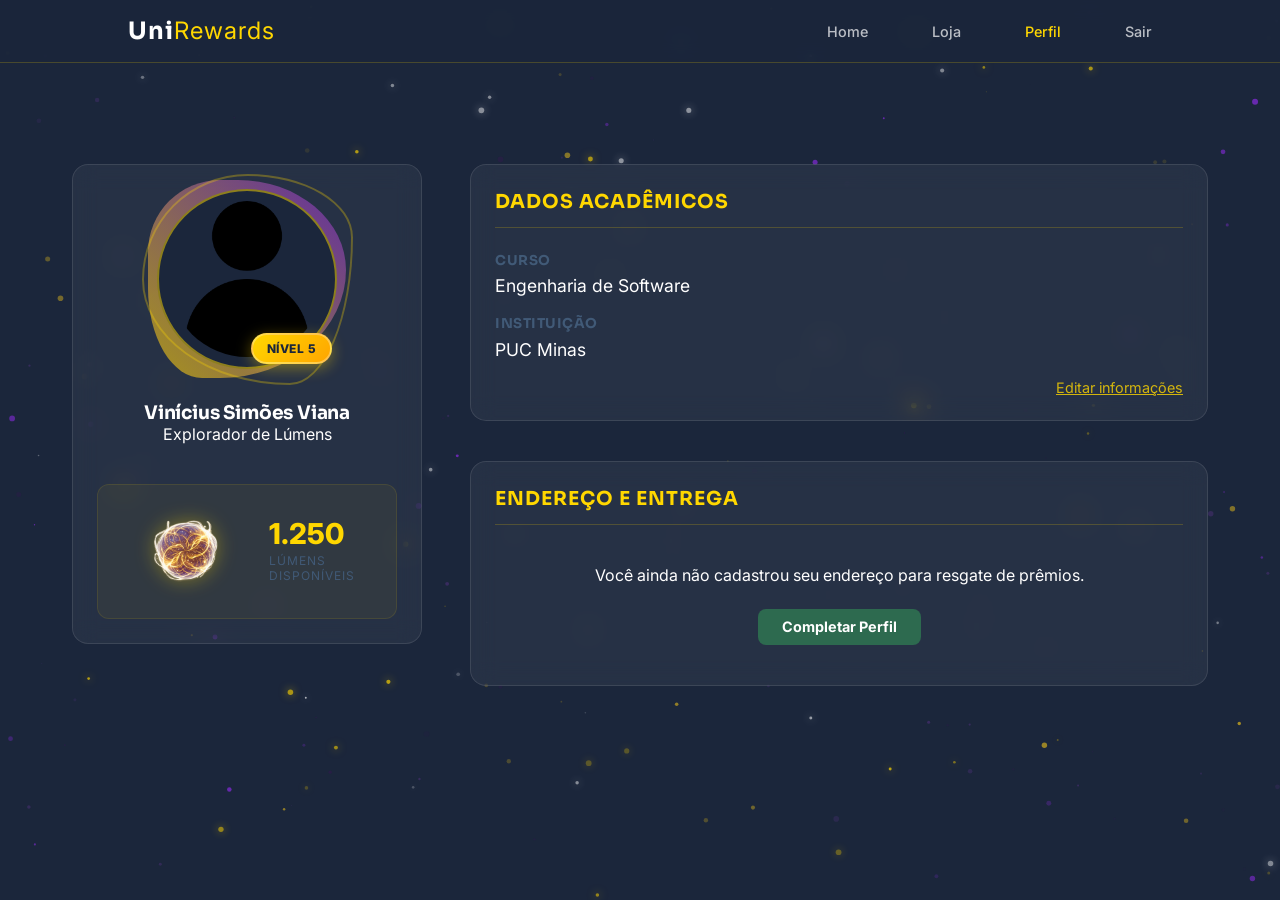
==== frontend/static/alunoPerfil.html @ 8e19a069 "front responsivo" ====
<!DOCTYPE html>
<html lang="pt-br">
<head>
    <meta charset="UTF-8">
    <meta name="viewport" content="width=device-width, initial-scale=1.0">
    <title>Meu Perfil - UniRewards</title>
    <link rel="icon" href="../assets/Lumen.png" type="image/png">
    
    <!-- Estilos globais e específicos -->
    <link rel="stylesheet" href="../css/style.css">
    <link rel="stylesheet" href="../css/perfil.css">
    <link rel="stylesheet" href="../css/navbar.css">
    <link rel="stylesheet" href="../css/energia.css">
    <link href="https://fonts.googleapis.com/css2?family=Inter:wght@400;700&display=swap" rel="stylesheet">
</head>
<body class="perfil-page">

    <!-- Fundo de partículas Lúmen -->
    <canvas id="energyCanvas"></canvas>

    <!-- O navbar.js injetará o cabeçalho aqui automaticamente -->
    <div id="navbar"></div>

    <main class="perfil-container">
        <!-- Coluna 1: Gamificação e Status -->
        <aside class="perfil-sidebar">
            <div class="perfil-card glass">
                <div class="avatar-container">
                    <img src="../assets/avatar_placeholder.png" alt="Avatar do Aluno" class="perfil-avatar">
                    <span class="level-badge">Nível 5</span>
                </div>
                <h3 class="user-name">Vinícius Simões Viana</h3>
                <p class="user-rank">Explorador de Lúmens</p>
                
                <div class="lumen-balance">
                    <img src="../assets/Lumen.png" alt="Lúmen" class="wallet-lumen">
                    <div class="lumen-values">
                        <span class="lumen-count">1.250</span>
                        <p class="lumen-label">Lúmens disponíveis</p>
                    </div>
                </div>
            </div>
        </aside>

        <!-- Coluna 2: Dados Pessoais e Histórico -->
        <section class="perfil-content">
            <!-- Módulo Acadêmico -->
            <div class="content-card glass">
                <header class="card-header">
                    <h4 class="module-title">Dados Acadêmicos</h4>
                </header>
                
                <div class="data-grid">
                    <div class="data-group">
                        <span class="data-label">Curso</span>
                        <p class="data-value">Engenharia de Software</p>
                    </div>
                    <div class="data-group">
                        <span class="data-label">Instituição</span>
                        <p class="data-value">PUC Minas</p>
                    </div>
                </div>
                <!-- Botão movido para a direita inferior -->
                <div class="card-footer">
                    <button class="btn-edit-text">Editar informações</button>
                </div>
            </div>

            <!-- Módulo de Endereço -->
            <div class="content-card glass">
                <header class="card-header">
                    <h4 class="module-title">Endereço e Entrega</h4>
                </header>
                <!-- Container com ID para controle de visibilidade -->
                <div id="completar-perfil-area" class="module-body centered">
                    <p class="status-text">Você ainda não cadastrou seu endereço para resgate de prêmios.</p>
                    <button class="btn btn-confirmar btn-small">Completar Perfil</button>
                </div>
            </div>
        </section>
    </main>

    <!-- Scripts -->
    <script src="../js/navbarAluno.js" defer></script>
    <script src="../js/energia.js" defer></script>
</body>
</html>
---- frontend/css/style.css ----
@import url('https://fonts.googleapis.com/css2?family=Inter:wght@400;500;600&family=Sora:wght@400;600;800&display=swap');

/* Variáveis baseadas na sua paleta */
:root {
    --lumen-gold: #FFD700;
    --navy-dark: #1B263B;
    --navy-light: #415A77;
    --white: #FFFFFF;
    --confirm-green: #2D6A4F;
    --bg-gradient: linear-gradient(135deg, #1B263B 0%, #0D1B2A 100%);
}

* {
    margin: 0;
    padding: 0;
    box-sizing: border-box;
    font-family: 'Inter', sans-serif;
}

h1, h2, h3, h4, .module-title, .logo {
    font-family: 'Sora', sans-serif;
    font-weight: 700;
    letter-spacing: -0.01em; 
}

body {
    background: var(--bg-gradient);
    color: var(--white);
    overflow-y: auto; /* Mantém a animação focada overflow: hidden */
    min-height: 100vh;
}

/* Header */
.navbar {
    display: flex;
    justify-content: space-between;
    align-items: center;
    padding: 2rem 10%;
    position: absolute;
    width: 100%;
}

.logo {
    font-size: 1.8rem;
    font-weight: bold;
    letter-spacing: 1px;
}

.logo span {
    color: var(--lumen-gold);
    font-weight: 400;
}

.data-label {
    font-family: 'Sora', sans-serif;
    font-weight: 600;
    font-size: 0.7rem;
    color: var(--navy-light);
    text-transform: uppercase;
    letter-spacing: 0.5px;
}

.nav-link {
    color: var(--white);
    text-decoration: none;
    margin-left: 2rem;
    font-size: 0.9rem;
    opacity: 0.8;
    transition: 0.3s;
}

.nav-link:hover { opacity: 1; color: var(--lumen-gold); }

/* Hero Section */
.hero {
    display: flex;
    align-items: center;
    justify-content: space-between;
    height: 100vh;
    padding: 0 10%;
}

.hero-content {
    max-width: 500px;
}

.title {
    font-size: 3.5rem;
    line-height: 1.1;
    margin-bottom: 1.5rem;
}

.highlight {
    color: var(--lumen-gold);
    text-shadow: 0 0 20px rgba(255, 215, 0, 0.3);
}

.subtitle {
    font-size: 1.1rem;
    color: #A9B2C3; /* Tom suave de cinza/azul */
    margin-bottom: 2.5rem;
    line-height: 1.6;
}

/* Botões */
.button-group {
    display: flex;
    gap: 1rem;
}

.btn{
    padding: 1rem 2.5rem;
    border-radius: 8px;
    font-weight: bold;
    cursor: pointer;
    transition: all 0.3s ease;
    border: none;
    font-size: 1rem;
    text-decoration: none;

    display: inline-flex;
    align-items: center;
    justify-content: center;
}

.btn-confirmar {
    background-color: var(--confirm-green);
    color: white;
}

.btn-confirmar:hover {
    transform: translateY(-3px);
    box-shadow: 0 10px 20px rgba(45, 106, 79, 0.3);
}

.btn-entrar {
    background-color: transparent;
    color: var(--white);
    border: 2px solid var(--navy-light);
}

.btn-entrar:hover {
    border-color: var(--lumen-gold);
    color: var(--lumen-gold);
}

/* Animação do Lúmen */
.hero-visual {
    position: relative;
    display: flex;
    justify-content: center;
    align-items: center;
}

.lumen-image {
    width: 420px;
    height: auto;
    position: relative;
    z-index: 2;
    filter: drop-shadow(0 0 20px rgba(255, 215, 0, 0.6));
}

.lumen-container {
    position: relative;
    display: flex;
    justify-content: center;
    align-items: center;
    padding-right: 50px;
}

/* Responsividade */
@media (max-width: 768px) {
    /* Ajuste do Herói para empilhar conteúdo e imagem */
    .hero {
        flex-direction: column-reverse; /* Imagem fica em cima ou texto embaixo */
        justify-content: center;
        text-align: center;
        padding: 8rem 5% 2rem 5%; /* Aumenta espaço para navbar absoluta */
        height: auto;
        min-height: 100vh;
    }

    .hero-content {
        max-width: 100%;
    }

    /* Título Responsivo[cite: 6] */
    .title {
        font-size: 2.2rem; /* Reduz o tamanho para não quebrar feio[cite: 6] */
        line-height: 1.2;
        margin-bottom: 1rem;
    }

    .subtitle {
        font-size: 1rem;
        margin-bottom: 2rem;
    }

    /* Botões em coluna para facilitar o clique no mobile[cite: 6] */
    .button-group {
        flex-direction: column;
        width: 100%;
        gap: 1rem;
    }

    .btn {
        width: 100%; /* Botões ocupam a largura total[cite: 6] */
    }

    /* Redimensionamento da Imagem do Lúmen[cite: 6] */
    .lumen-image {
        width: 250px; /* Reduz o tamanho do orbe no mobile[cite: 6] */
        margin-bottom: 2rem;
    }

    .lumen-container {
        padding-right: 0; /* Remove o recuo que descentralizava a imagem[cite: 6] */
    }
}
---- frontend/css/perfil.css ----
.perfil-page {
    padding-top: 100px; /* Espaço para o navbar fixo */
    min-height: 100vh;
}

.perfil-container {
    display: grid;
    grid-template-columns: 350px 1fr;
    gap: 3rem; 
    max-width: 1200px;
    margin: 0 auto;
    padding: 4rem 2rem;
}

.perfil-content {
    display: flex;
    flex-direction: column;
    gap: 2.5rem; 
}

/* Separação dos títulos */
.module-title {
    color: var(--lumen-gold);
    font-size: 1.2rem;
    letter-spacing: 1px;
    text-transform: uppercase;
    margin-bottom: 1.5rem; 
    border-bottom: 1px solid rgba(255, 215, 0, 0.2);
    padding-bottom: 0.8rem;
    display: block;
    width: 100%;
}

/* Estilização do texto dos dados */
.data-group {
    margin-bottom: 1.2rem;
}

.data-label {
    display: block;
    color: var(--navy-light);
    font-size: 0.85rem;
    font-weight: 700;
    margin-bottom: 0.4rem;
}

.data-value {
    color: var(--white);
    font-size: 1.1rem;
    font-weight: 400;
}

/* Efeito de Vidro */
.glass {
    background: rgba(255, 255, 255, 0.05);
    backdrop-filter: blur(12px);
    border: 1px solid rgba(255, 255, 255, 0.1);
    border-radius: 16px;
    padding: 1.5rem;
}

/* Sidebar e Gamificação */
.perfil-card {
    text-align: center;
}

.avatar-container {
    position: relative;
    width: 180px;
    height: 180px;
    margin: 0 auto 2rem;
    display: flex;
    justify-content: center;
    align-items: center;
}

/* A Moldura de Onda (Atrás da imagem) */
.avatar-container::before {
    content: "";
    position: absolute;
    width: 110%;
    height: 110%;
    background: linear-gradient(45deg, var(--lumen-gold), #8A2BE2); /* Cores do Lúmen */
    border-radius: 40% 60% 70% 30% / 40% 50% 60% 50%;
    animation: wave-morph 8s linear infinite;
    opacity: 0.6;
    z-index: 0;
}

/* Segunda camada de onda para dar profundidade */
.avatar-container::after {
    content: "";
    position: absolute;
    width: 115%;
    height: 115%;
    border: 2px solid var(--lumen-gold);
    border-radius: 50% 50% 30% 70% / 50% 30% 70% 50%;
    animation: wave-morph 12s linear infinite reverse;
    opacity: 0.3;
    z-index: 0;
}

.perfil-avatar {
    width: 100%;
    height: 100%;
    object-fit: contain;
    background: var(--navy-dark);
    border-radius: 50%; 
    position: relative;
    z-index: 2;
    padding: 10px;
    border: 2px solid rgba(255, 215, 0, 0.5);
}

.level-badge {
    position: absolute;
    bottom: 5px;
    right: 5px;
    background: linear-gradient(135deg, var(--lumen-gold) 0%, #FFA500 100%);
    color: var(--navy-dark);
    font-weight: 800;
    padding: 6px 14px;
    border-radius: 50px;
    font-size: 0.75rem;
    text-transform: uppercase;
    box-shadow: 0 4px 15px rgba(255, 215, 0, 0.4);
    border: 2px solid rgba(255, 255, 255, 0.3);
    z-index: 3;
    letter-spacing: 0.5px;
}

.lumen-balance {
    margin-top: 2.5rem;
    padding: 1.5rem;
    background: rgba(255, 215, 0, 0.05); 
    border-radius: 12px;
    display: flex;
    align-items: center;
    justify-content: center;
    gap: 1.2rem; 
    border: 1px solid rgba(255, 215, 0, 0.1);
}

.wallet-lumen {
    width: 8rem;
    height: auto;
    filter: drop-shadow(0 0 10px rgba(255, 215, 0, 0.4)); /* Brilho externo[cite: 2, 5] */
    animation: mini-pulse 2s infinite alternate; /* Reutiliza a animação de pulso[cite: 4] */
}

.lumen-values {
    text-align: left; /* Alinhamento para parecer uma carteira real[cite: 12] */
}

.lumen-count {
    display: block;
    font-size: 1.8rem; /* Número bem visível[cite: 13] */
    font-weight: 800;
    color: var(--lumen-gold);
    line-height: 1;
}

.lumen-label {
    font-size: 0.75rem;
    color: var(--navy-light);
    text-transform: uppercase;
    letter-spacing: 1px;
    margin-top: 4px;
}

/* Posicionamento do Editar */
.card-footer {
    display: flex;
    justify-content: flex-end;
    margin-top: 1rem;
    width: 100%;
}

/* Centralização do conteúdo de completar perfil */
.module-body.centered {
    display: flex;
    flex-direction: column;
    align-items: center;
    text-align: center;
    gap: 1.5rem;
    padding: 1rem 0;
}

/* Versão menor do botão */
.btn-small {
    padding: 0.6rem 1.5rem !important; 
    font-size: 0.9rem !important;
    width: auto !important;
}

/* Classe utilitária para esconder módulos via JS */
.hidden {
    display: none !important;
}

/* Ajuste no botão de texto */
.btn-edit-text {
    background: none;
    border: none;
    color: var(--lumen-gold);
    cursor: pointer;
    font-size: 0.9rem;
    text-decoration: underline;
    opacity: 0.8;
}

.btn-edit-text:hover { opacity: 1; }


/* Animação */

@keyframes wave-morph {
    0% { border-radius: 40% 60% 70% 30% / 40% 50% 60% 50%; }
    33% { border-radius: 70% 30% 50% 50% / 30% 30% 70% 70%; }
    66% { border-radius: 30% 70% 70% 30% / 50% 70% 30% 50%; }
    100% { border-radius: 40% 60% 70% 30% / 40% 50% 60% 50%; }
}

/* Responsividade */
/* Media Query para Celulares e Tablets */
@media (max-width: 768px) {
    .perfil-container {
        grid-template-columns: 1fr; /* Muda de 2 colunas para uma */
        gap: 2rem;
        padding: 2rem 1rem;
        padding-top: 100px; /* Mantém o respiro para a navbar[cite: 4] */
    }

    .perfil-sidebar {
        width: 100%; /* Sidebar ocupa a largura total[cite: 4] */
    }

    .avatar-container {
        width: 140px; /* Reduz um pouco o tamanho do avatar no mobile[cite: 4] */
        height: 140px;
    }

    .title {
        font-size: 2.5rem; /* Ajusta títulos hero para mobile[cite: 6] */
    }

    .lumen-balance {
        flex-direction: column; /* Alinha ícone e saldo verticalmente[cite: 4] */
        text-align: center;
    }

    .lumen-values {
        text-align: center;
    }
}
---- frontend/css/navbar.css ----
.navbar {
    position: fixed; 
    top: 0;
    left: 0;
    width: 100%;
    z-index: 1000;
    padding: 1rem 10%;
    display: flex;
    justify-content: space-between;
    align-items: center;
    background: rgba(27, 38, 59, 0.9); 
    backdrop-filter: blur(10px);
    border-bottom: 1px solid rgba(255, 215, 0, 0.2);
}

.logo {
    font-size: 1.5rem;
    font-weight: bold;
    color: var(--white);
}

.logo span { color: var(--lumen-gold); }

.nav-links {
    display: flex;
    gap: 2rem;
}

.nav-link {
    color: var(--white);
    text-decoration: none;
    font-size: 0.9rem;
    font-weight: 500;
    opacity: 0.7;
    transition: 0.3s;
}

.nav-link:hover, .nav-link.active {
    opacity: 1;
    color: var(--lumen-gold);
}

/* Responsividade */
@media (max-width: 768px) {
    .navbar {
        padding: 1rem 3%; /* Reduz o recuo lateral ao mínimo */
        flex-direction: column; /* Coloca os links abaixo do logo */
        gap: 0.8rem;
        height: auto; /* Permite que a navbar cresça verticalmente */
    }

    .nav-links {
        gap: 1rem; /* Diminui o espaço entre os links[cite: 3] */
        width: 100%;
        justify-content: center; /* Centraliza os links na segunda linha[cite: 6] */
    }

    .nav-link {
        font-size: 0.8rem; /* Fonte menor para caber tudo[cite: 3] */
        margin: 0; /* Remove margens residuais[cite: 6] */
    }

    .logo {
        font-size: 1.1rem; /* Logo menor para não dominar a tela[cite: 6] */
    }
}
---- frontend/css/energia.css ----
/* Entrada suave do Card de Cadastro */
@keyframes slideUpFade {
    from {
        opacity: 0;
        transform: translateY(30px);
    }
    to {
        opacity: 1;
        transform: translateY(0);
    }
}

/* Pulso sutil para o logo no formulário */
@keyframes mini-pulse {
    from { 
        transform: scale(1); 
        filter: drop-shadow(0 0 5px rgba(255, 215, 0, 0.2)); 
    }
    to { 
        transform: scale(1.1); 
        filter: drop-shadow(0 0 15px rgba(255, 215, 0, 0.5)); 
    }
}

/* Nebulosas de fundo (Partículas lentas) */
@keyframes floating-glow {
    0% { transform: translate(0, 0) scale(1); }
    50% { transform: translate(100px, 50px) scale(1.2); }
    100% { transform: translate(-50px, 150px) scale(0.9); }
}

/* Aplicação das classes */
.cadastro-container {
    animation: slideUpFade 0.8s ease-out forwards;
}

.form-logo {
    animation: mini-pulse 2s ease-in-out infinite alternate;
}

.cadastro-page::before,
.cadastro-page::after {
    animation: floating-glow 15s infinite alternate;
}

#energyCanvas {
    position: fixed;
    top: 0;
    left: 0;
    z-index: -1;
    background-color: var(--navy-dark);
}
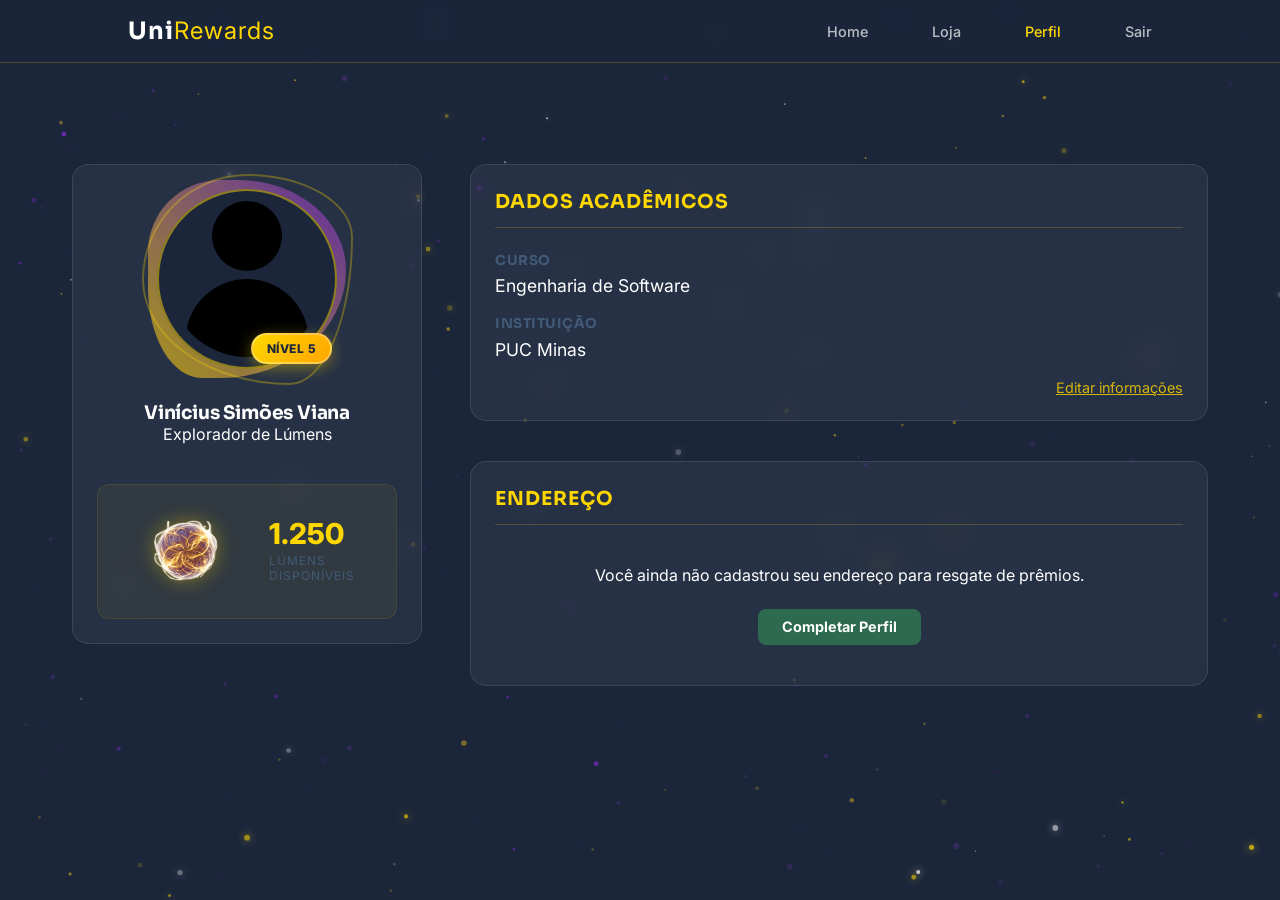
==== commit d2ea7010: "backend aluno CRUD" ====
--- a/frontend/static/alunoPerfil.html
+++ b/frontend/static/alunoPerfil.html
@@ -69,7 +69,7 @@
             <!-- Módulo de Endereço -->
             <div class="content-card glass">
                 <header class="card-header">
-                    <h4 class="module-title">Endereço e Entrega</h4>
+                    <h4 class="module-title">Endereço</h4>
                 </header>
                 <!-- Container com ID para controle de visibilidade -->
                 <div id="completar-perfil-area" class="module-body centered">
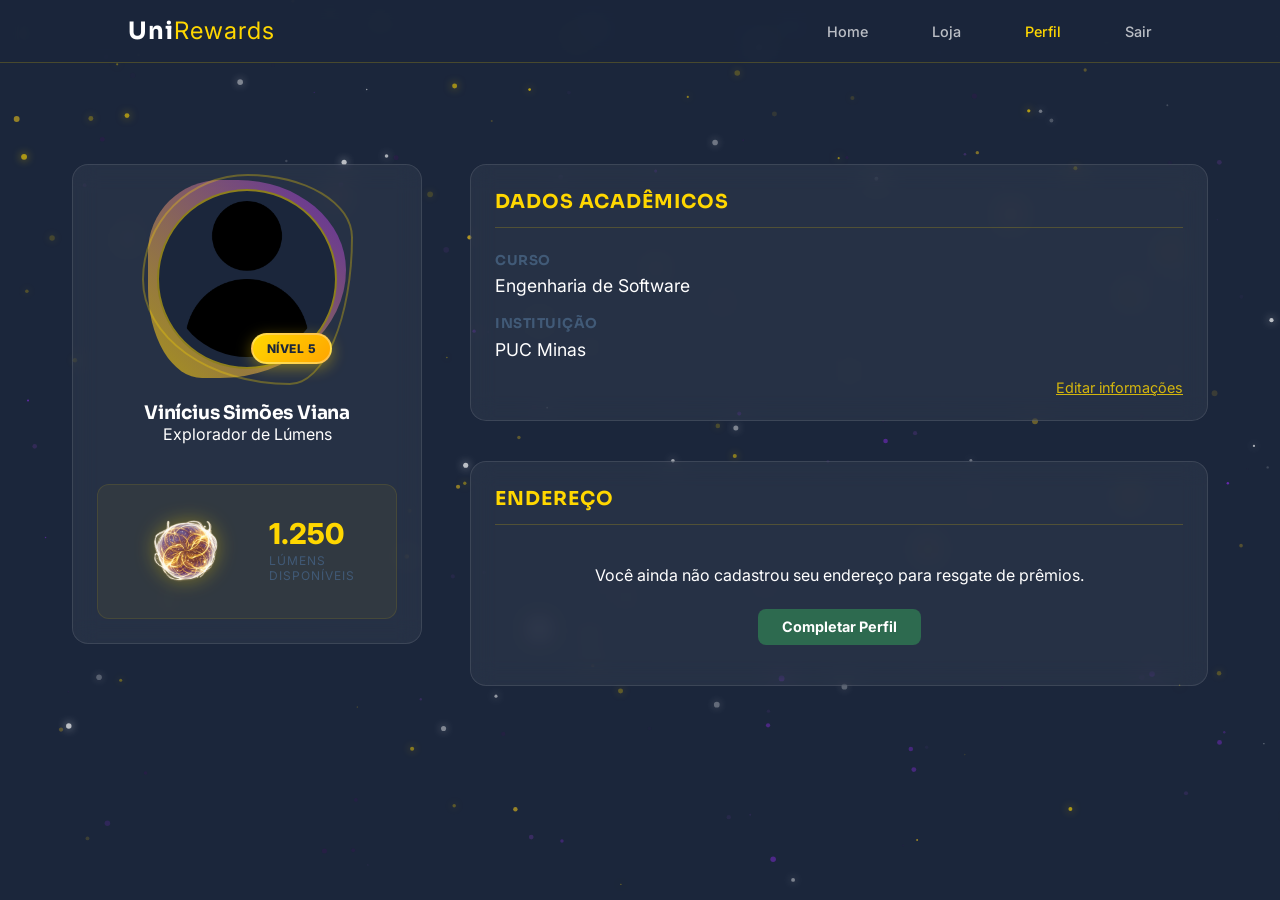
==== commit 359dc52c: "cadastro empresa e aluno funcionado; perfil empresa em progresso" ====
--- a/frontend/static/alunoPerfil.html
+++ b/frontend/static/alunoPerfil.html
@@ -81,6 +81,7 @@
     </main>
 
     <!-- Scripts -->
+     <script type="module" src="../js/perfilAluno.js" defer></script>
     <script src="../js/navbarAluno.js" defer></script>
     <script src="../js/energia.js" defer></script>
 </body>
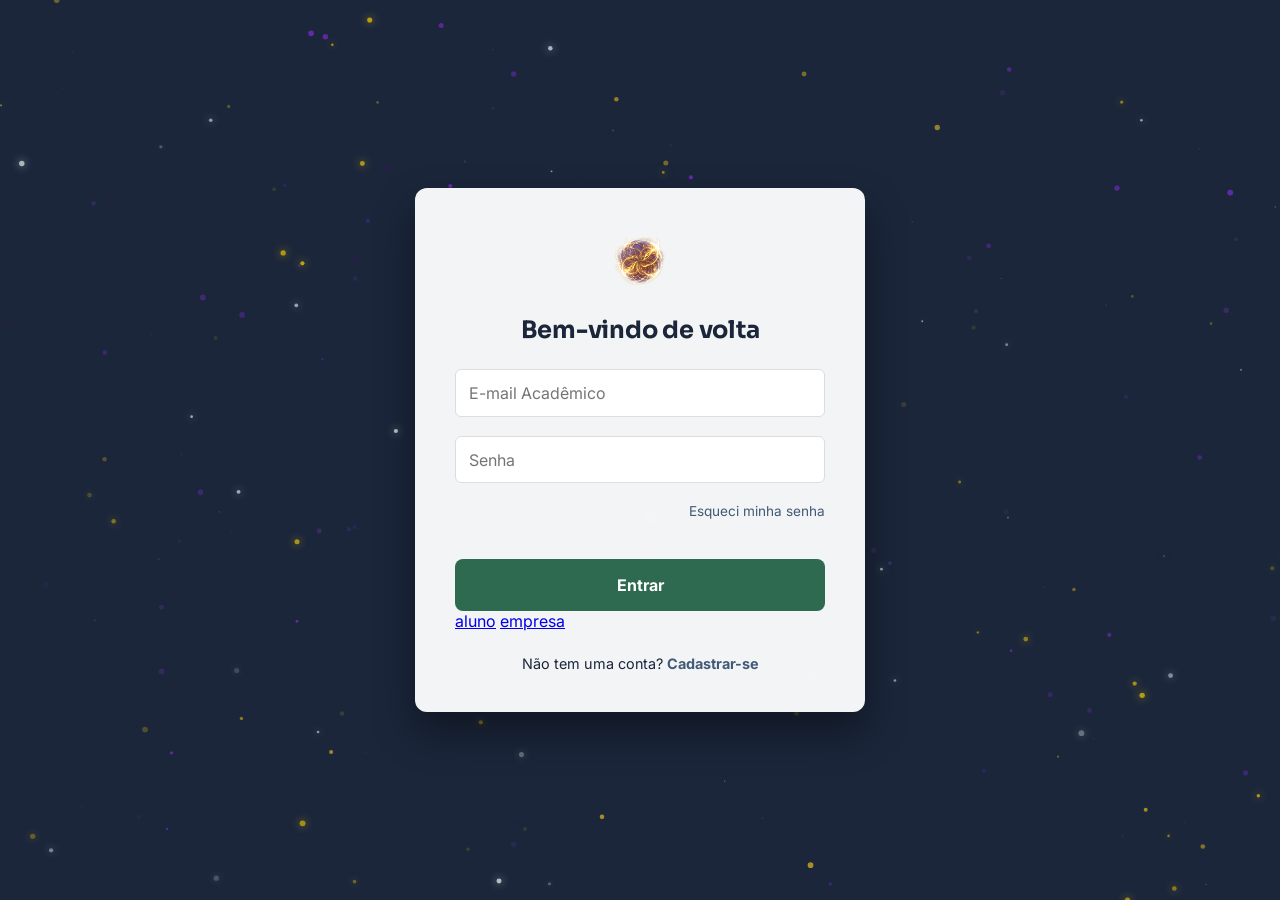
==== commit 80ea60df: "CRUD aluno" ====
--- a/frontend/static/alunoPerfil.html
+++ b/frontend/static/alunoPerfil.html
@@ -11,38 +11,36 @@
     <link rel="stylesheet" href="../css/perfil.css">
     <link rel="stylesheet" href="../css/navbar.css">
     <link rel="stylesheet" href="../css/energia.css">
+    <link rel="stylesheet" href="../css/modal.css">
     <link href="https://fonts.googleapis.com/css2?family=Inter:wght@400;700&display=swap" rel="stylesheet">
 </head>
 <body class="perfil-page">
 
-    <!-- Fundo de partículas Lúmen -->
     <canvas id="energyCanvas"></canvas>
-
-    <!-- O navbar.js injetará o cabeçalho aqui automaticamente -->
     <div id="navbar"></div>
 
     <main class="perfil-container">
-        <!-- Coluna 1: Gamificação e Status -->
+        <!-- Coluna 1: Gamificação e Status (Módulo Esquerdo) -->
         <aside class="perfil-sidebar">
             <div class="perfil-card glass">
                 <div class="avatar-container">
                     <img src="../assets/avatar_placeholder.png" alt="Avatar do Aluno" class="perfil-avatar">
-                    <span class="level-badge">Nível 5</span>
+                    <span class="level-badge"></span> <!-- Preenchido pelo JS -->
                 </div>
-                <h3 class="user-name">Vinícius Simões Viana</h3>
-                <p class="user-rank">Explorador de Lúmens</p>
+                <h3 class="user-name"></h3> <!-- Preenchido pelo JS -->
+                <p class="user-rank"></p> <!-- Preenchido pelo JS -->
                 
                 <div class="lumen-balance">
                     <img src="../assets/Lumen.png" alt="Lúmen" class="wallet-lumen">
                     <div class="lumen-values">
-                        <span class="lumen-count">1.250</span>
+                        <span class="lumen-count"></span> <!-- Preenchido pelo JS -->
                         <p class="lumen-label">Lúmens disponíveis</p>
                     </div>
                 </div>
             </div>
         </aside>
 
-        <!-- Coluna 2: Dados Pessoais e Histórico -->
+        <!-- Coluna 2: Dados e Histórico -->
         <section class="perfil-content">
             <!-- Módulo Acadêmico -->
             <div class="content-card glass">
@@ -53,14 +51,13 @@
                 <div class="data-grid">
                     <div class="data-group">
                         <span class="data-label">Curso</span>
-                        <p class="data-value">Engenharia de Software</p>
+                        <p class="data-value"></p> <!-- Preenchido pelo JS -->
                     </div>
                     <div class="data-group">
                         <span class="data-label">Instituição</span>
-                        <p class="data-value">PUC Minas</p>
+                        <p class="data-value"></p> <!-- Preenchido pelo JS -->
                     </div>
                 </div>
-                <!-- Botão movido para a direita inferior -->
                 <div class="card-footer">
                     <button class="btn-edit-text">Editar informações</button>
                 </div>
@@ -71,17 +68,102 @@
                 <header class="card-header">
                     <h4 class="module-title">Endereço</h4>
                 </header>
-                <!-- Container com ID para controle de visibilidade -->
                 <div id="completar-perfil-area" class="module-body centered">
-                    <p class="status-text">Você ainda não cadastrou seu endereço para resgate de prêmios.</p>
-                    <button class="btn btn-confirmar btn-small">Completar Perfil</button>
+                    <!-- Conteúdo dinâmico injetado pelo perfilAluno.js -->
                 </div>
             </div>
         </section>
     </main>
 
-    <!-- Scripts -->
-     <script type="module" src="../js/perfilAluno.js" defer></script>
+    <!-- Modal de Edição Acadêmica (Foto e Curso) -->
+    <div id="modalEditar" class="modal-overlay">
+        <div class="modal-content glass">
+            <div class="modal-header">
+                <h4 class="module-title">Editar Perfil</h4>
+            </div>
+            <form id="formEditarPerfil">
+                <div class="modal-body">
+                    <div class="input-group">
+                        <label>Curso</label>
+                        <input type="text" id="editCurso" placeholder="Ex: Engenharia de Software">
+                    </div>
+                    
+                    <div class="input-group">
+                        <label>Foto de Perfil</label>
+                        <div class="upload-wrapper" style="display: flex; align-items: center; gap: 1rem;">
+                            <input type="file" id="editFotoFile" accept="image/*" style="flex: 1;">
+                        </div>
+                        <small style="color: var(--text-secondary); margin-top: 5px;">Formatos aceitos: JPG, PNG ou WebP.</small>
+                    </div>
+
+                    <div class="modal-footer">
+                        <button type="button" class="btn btn-cancelar" onclick="fecharModal('modalEditar')">Cancelar</button>
+                        <button type="submit" class="btn btn-confirmar">Salvar Alterações</button>
+                    </div>
+
+                    <!-- Zona de Perigo Identica a da Empresa -->
+                    <div class="input-group danger-zone" style="margin-top: 2rem; border-top: 1px solid rgba(255,0,0,0.2); padding-top: 1rem;">
+                        <label style="color: #ff4d4d;">Zona de Perigo</label>
+                        <p style="font-size: 0.8rem; color: var(--text-secondary); margin-bottom: 10px;">
+                            A exclusão da conta é permanente e removerá todos os seus dados.
+                        </p>
+                        <button type="button" id="btnExcluirConta" class="btn-edit-text" style="border-color: #ff4d4d; color: #ff4d4d; width: auto;">
+                            EXCLUIR MINHA CONTA
+                        </button>
+                    </div>
+                </div>
+                
+            </form>
+        </div>
+    </div>
+
+    <!-- Modal de Endereço -->
+    <div id="modalEndereco" class="modal-overlay">
+        <div class="modal-content glass">
+            <div class="modal-header">
+                <h4 class="module-title">Endereço de Entrega</h4>
+            </div>
+            <form id="formEndereco">
+                <div class="modal-body">
+                    <!-- Grid de duas colunas para Rua e Número -->
+                    <div style="display: grid; grid-template-columns: 2.5fr 1fr; gap: 0.8rem; margin-bottom: 1.2rem;">
+                        <div class="input-group" style="margin-bottom: 0;">
+                            <label>Rua</label>
+                            <input type="text" id="editRua" required style="width: 100%;">
+                        </div>
+                        <div class="input-group" style="margin-bottom: 0;">
+                            <label>Nº</label>
+                            <input type="number" id="editNumero" required style="width: 100%;">
+                        </div>
+                    </div>
+
+                    <div class="input-group">
+                        <label>Complemento</label>
+                        <input type="text" id="editComplemento">
+                    </div>
+
+                    <!-- Grid de duas colunas para Bairro e Cidade -->
+                    <div style="display: grid; grid-template-columns: 1fr 1fr; gap: 0.8rem;">
+                        <div class="input-group" style="margin-bottom: 0;">
+                            <label>Bairro</label>
+                            <input type="text" id="editBairro" required style="width: 100%;">
+                        </div>
+                        <div class="input-group" style="margin-bottom: 0;">
+                            <label>Cidade</label>
+                            <input type="text" id="editCidade" required style="width: 100%;">
+                        </div>
+                    </div>
+                </div>
+                <div class="modal-footer">
+                    <button type="button" class="btn btn-cancelar" onclick="fecharModal('modalEndereco')">Cancelar</button>
+                    <button type="submit" class="btn btn-confirmar">Salvar Endereço</button>
+                </div>
+            </form>
+        </div>
+    </div>
+
+
+    <script type="module" src="../js/perfilAluno.js" defer></script>
     <script src="../js/navbarAluno.js" defer></script>
     <script src="../js/energia.js" defer></script>
 </body>
--- a/frontend/css/perfil.css
+++ b/frontend/css/perfil.css
@@ -201,15 +201,25 @@
 /* Ajuste no botão de texto */
 .btn-edit-text {
     background: none;
-    border: none;
-    color: var(--lumen-gold);
+    border: 1px solid var(--accent-yellow, #f1c40f); 
+    color: var(--accent-yellow, #f1c40f);
     cursor: pointer;
-    font-size: 0.9rem;
-    text-decoration: underline;
-    opacity: 0.8;
-}
-
-.btn-edit-text:hover { opacity: 1; }
+    font-size: 0.85rem;
+    font-weight: 600;
+    text-transform: uppercase;
+    letter-spacing: 1px;
+    padding: 8px 16px;
+    border-radius: 5px;
+    transition: all 0.3s ease;
+    text-decoration: none;
+}
+
+.btn-edit-text:hover { 
+    background: var(--accent-yellow, #f1c40f);
+    color: #1a1d23; 
+    box-shadow: 0 0 12px rgba(241, 196, 15, 0.4);
+    transform: translateY(-2px);
+ }
 
 
 /* Animação */
--- a/frontend/css/modal.css
+++ b/frontend/css/modal.css
@@ -0,0 +1,153 @@
+:root {
+    /* Paleta de Cores UniRewards */
+    --bg-overlay: rgba(0, 0, 0, 0.8);
+    --bg-modal: #1a1d23;
+    --text-primary: #ffffff;
+    --text-secondary: #a0a0a0;
+    --accent-yellow: #f1c40f;
+    --btn-confirm: #2d6a4f;
+    --btn-confirm-hover: #40916c;
+    --btn-cancel: #e0e0e0;
+    --border-color: rgba(255, 255, 255, 0.1);
+    --glass-effect: blur(10px);
+}
+
+/* Estrutura da Modal */
+.modal-overlay {
+    position: fixed;
+    top: 0;
+    left: 0;
+    width: 100vw;
+    height: 100vh;
+    background: var(--bg-overlay);
+    backdrop-filter: var(--glass-effect);
+    
+    display: flex; 
+    justify-content: center;
+    align-items: center;
+    z-index: 9999;
+    
+    opacity: 0;
+    visibility: hidden;
+    transition: all 0.4s ease-in-out;
+}
+
+/* Quando a modal estiver ativa */
+.modal-overlay.active {
+    opacity: 1;
+    visibility: visible;
+}
+
+.modal-content {
+    background: var(--bg-modal);
+    padding: 2.5rem;
+    border-radius: 15px;
+    width: 90%;
+    max-width: 450px;
+    border: 1px solid var(--border-color);
+    box-shadow: 0 20px 40px rgba(0, 0, 0, 0.6);
+
+    transform: translateY(30px) scale(0.95);
+    transition: transform 0.4s cubic-bezier(0.175, 0.885, 0.32, 1.275);
+}
+
+.modal-overlay.active .modal-content {
+    transform: translateY(0) scale(1);
+}
+
+/* Estilização Interna */
+.modal-header h4 {
+    color: var(--accent-yellow);
+    margin-bottom: 1.5rem;
+    font-size: 1.2rem;
+    text-transform: uppercase;
+    letter-spacing: 1px;
+}
+
+.modal-body .input-group {
+    margin-bottom: 1.2rem;
+    display: flex;
+    flex-direction: column;
+}
+
+.modal-body label {
+    color: var(--text-secondary);
+    font-size: 0.9rem;
+    margin-bottom: 0.5rem;
+}
+
+.modal-body input {
+    padding: 0.8rem;
+    border-radius: 5px;
+    border: 1px solid #333;
+    background: #0d1117;
+    color: white;
+}
+
+/* Botões */
+.modal-footer {
+    display: flex;
+    justify-content: flex-end;
+    gap: 1rem;
+    margin-top: 1.5rem;
+}
+
+.btn-cancelar {
+    background: var(--btn-cancel);
+    color: #333;
+    padding: 0.7rem 1.5rem;
+    border: none;
+    border-radius: 5px;
+    cursor: pointer;
+}
+
+.btn-salvar {
+    background: var(--btn-confirm);
+    color: white;
+    padding: 0.7rem 1.5rem;
+    border: none;
+    border-radius: 5px;
+    cursor: pointer;
+    transition: background 0.3s;
+}
+
+.btn-salvar:hover {
+    background: var(--btn-confirm-hover);
+}
+
+.btnExcluirConta:hover {
+    background: #ff4d4d;
+    color: white;
+    box-shadow: 0 0 12px rgba(255, 77, 77, 0.4);
+    border-color: #ff4d4d;
+}
+
+
+/* Responsividade */
+/* Media Query para dispositivos móveis */
+@media (max-width: 480px) {
+    .modal-content {
+        padding: 1.5rem; /* Reduz o preenchimento interno */
+        width: 95%; /* Ocupa quase toda a largura da tela */
+        border-radius: 10px;
+    }
+
+    .modal-header h4 {
+        font-size: 1rem; /* Diminui levemente o título */
+    }
+
+    .modal-footer {
+        flex-direction: column; /* Empilha os botões verticalmente */
+        gap: 0.8rem;
+    }
+
+    .btn-cancelar, .btn-salvar {
+        width: 100%; /* Botões ocupam a largura total para facilitar o toque */
+        padding: 1rem; /* Aumenta a área de clique */
+        text-align: center;
+    }
+    
+    .modal-body input {
+        font-size: 16px; /* Evita o zoom automático do iOS ao focar no input */
+    }
+}
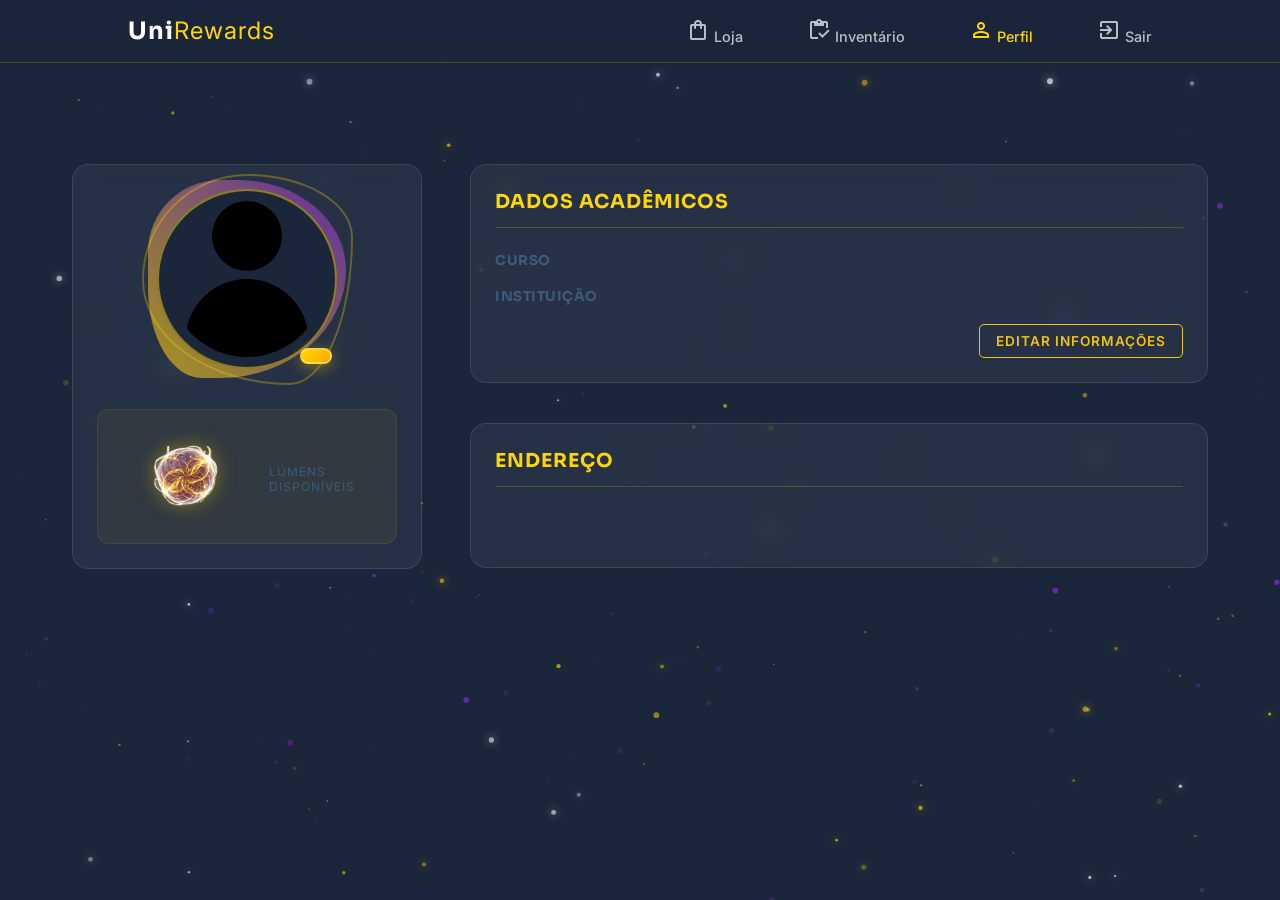
==== commit 21279a6a: "Ajustes navbar mobile" ====
--- a/frontend/static/alunoPerfil.html
+++ b/frontend/static/alunoPerfil.html
@@ -13,6 +13,7 @@
     <link rel="stylesheet" href="../css/energia.css">
     <link rel="stylesheet" href="../css/modal.css">
     <link href="https://fonts.googleapis.com/css2?family=Inter:wght@400;700&display=swap" rel="stylesheet">
+    <link rel="stylesheet" href="https://fonts.googleapis.com/css2?family=Material+Symbols+Outlined:opsz,wght,FILL,GRAD@24,400,0,0" />
 </head>
 <body class="perfil-page">
 
--- a/frontend/css/perfil.css
+++ b/frontend/css/perfil.css
@@ -234,32 +234,39 @@
 /* Responsividade */
 /* Media Query para Celulares e Tablets */
 @media (max-width: 768px) {
+
+    .perfil-page {
+        padding-top: 20px !important;
+        padding-bottom: 90px; 
+    }
+
     .perfil-container {
-        grid-template-columns: 1fr; /* Muda de 2 colunas para uma */
-        gap: 2rem;
-        padding: 2rem 1rem;
-        padding-top: 100px; /* Mantém o respiro para a navbar[cite: 4] */
+        grid-template-columns: 1fr; 
+        gap: 1.5rem;
+        padding: 1rem !important;
     }
 
     .perfil-sidebar {
-        width: 100%; /* Sidebar ocupa a largura total[cite: 4] */
+        width: 100%;
     }
 
     .avatar-container {
-        width: 140px; /* Reduz um pouco o tamanho do avatar no mobile[cite: 4] */
+        width: 140px; 
         height: 140px;
     }
 
     .title {
-        font-size: 2.5rem; /* Ajusta títulos hero para mobile[cite: 6] */
+        font-size: 2.5rem;
     }
 
     .lumen-balance {
-        flex-direction: column; /* Alinha ícone e saldo verticalmente[cite: 4] */
+        flex-direction: column; 
         text-align: center;
     }
 
     .lumen-values {
         text-align: center;
     }
+
+    
 }
--- a/frontend/css/navbar.css
+++ b/frontend/css/navbar.css
@@ -42,25 +42,63 @@
 
 /* Responsividade */
 @media (max-width: 768px) {
+
     .navbar {
-        padding: 1rem 3%; /* Reduz o recuo lateral ao mínimo */
-        flex-direction: column; /* Coloca os links abaixo do logo */
-        gap: 0.8rem;
-        height: auto; /* Permite que a navbar cresça verticalmente */
+        top: auto; 
+        bottom: 0; 
+        padding: 0 0.5rem; 
+        height: 65px;      
+        flex-direction: row; 
+        justify-content: center;
+        border-bottom: none;
+        border-top: 1px solid rgba(255, 215, 0, 0.2); 
+        border-radius: 20px 20px 0 0; 
+        background: rgba(27, 38, 59, 0.98); 
+    }
+
+    .logo {
+        display: none; 
     }
 
     .nav-links {
-        gap: 1rem; /* Diminui o espaço entre os links[cite: 3] */
         width: 100%;
-        justify-content: center; /* Centraliza os links na segunda linha[cite: 6] */
+        display: flex;
+        justify-content: space-around; 
+        align-items: center;
+        gap: 0;
     }
 
     .nav-link {
-        font-size: 0.8rem; /* Fonte menor para caber tudo[cite: 3] */
-        margin: 0; /* Remove margens residuais[cite: 6] */
+        font-size: 0.6rem;
+        display: flex;
+        flex-direction: column;
+        align-items: center;
+        gap: 2px; 
+        opacity: 0.6;
+        transition: 0.3s;
+        flex: 1; 
+        min-width: 0;
     }
 
-    .logo {
-        font-size: 1.1rem; /* Logo menor para não dominar a tela[cite: 6] */
+    .nav-link .material-symbols-outlined {
+        font-size: 1.3rem; 
     }
-}+
+    .nav-link.active {
+        opacity: 1;
+        color: var(--white); 
+        position: relative;
+    }
+
+    .nav-link.active::before {
+        content: "";
+        position: absolute;
+        top: 2.4rem; 
+        bottom: auto;
+        width: 2.5rem; 
+        height: 0.2rem;
+        background: var(--white); 
+        border-radius: 10px;
+        box-shadow: 0 2px 10px rgba(255, 255, 255, 0.3);
+    }
+}
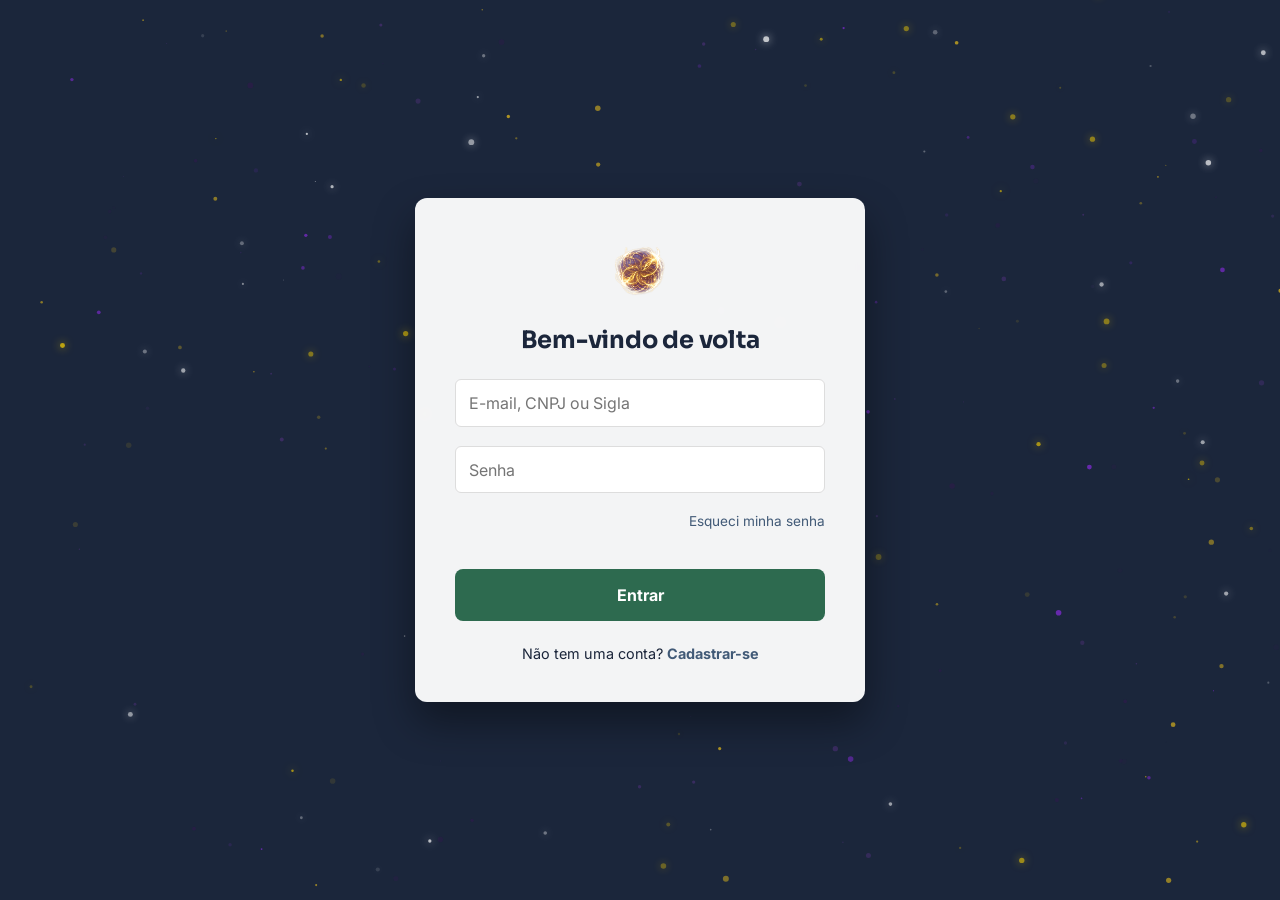
==== commit 24d8c6b9: "CRUD Vantagem; Loja vantagem; QR Code; Email sandbox" ====
--- a/frontend/static/alunoPerfil.html
+++ b/frontend/static/alunoPerfil.html
@@ -21,27 +21,33 @@
     <div id="navbar"></div>
 
     <main class="perfil-container">
-        <!-- Coluna 1: Gamificação e Status (Módulo Esquerdo) -->
+        <!-- Status e Informações Pessoais -->
         <aside class="perfil-sidebar">
             <div class="perfil-card glass">
                 <div class="avatar-container">
                     <img src="../assets/avatar_placeholder.png" alt="Avatar do Aluno" class="perfil-avatar">
-                    <span class="level-badge"></span> <!-- Preenchido pelo JS -->
+                    <span class="level-badge"></span> 
                 </div>
-                <h3 class="user-name"></h3> <!-- Preenchido pelo JS -->
-                <p class="user-rank"></p> <!-- Preenchido pelo JS -->
+                <h3 class="user-name"></h3> 
+                <p class="user-rank"></p> 
                 
                 <div class="lumen-balance">
                     <img src="../assets/Lumen.png" alt="Lúmen" class="wallet-lumen">
                     <div class="lumen-values">
-                        <span class="lumen-count"></span> <!-- Preenchido pelo JS -->
+                        <span class="lumen-count"></span> 
                         <p class="lumen-label">Lúmens disponíveis</p>
                     </div>
                 </div>
+                
+                <!-- Botão de Sair no Perfil -->
+                <button class="btn-logout-profile" onclick="localStorage.clear(); window.location.href='../index.html'">
+                    <span class="material-symbols-outlined">logout</span>
+                    Sair da Conta
+                </button>
             </div>
         </aside>
 
-        <!-- Coluna 2: Dados e Histórico -->
+        <!-- Dados e Histórico -->
         <section class="perfil-content">
             <!-- Módulo Acadêmico -->
             <div class="content-card glass">
@@ -52,11 +58,11 @@
                 <div class="data-grid">
                     <div class="data-group">
                         <span class="data-label">Curso</span>
-                        <p class="data-value"></p> <!-- Preenchido pelo JS -->
+                        <p class="data-value"></p> 
                     </div>
                     <div class="data-group">
                         <span class="data-label">Instituição</span>
-                        <p class="data-value"></p> <!-- Preenchido pelo JS -->
+                        <p class="data-value"></p> 
                     </div>
                 </div>
                 <div class="card-footer">
--- a/frontend/css/style.css
+++ b/frontend/css/style.css
@@ -166,6 +166,45 @@
     justify-content: center;
     align-items: center;
     padding-right: 50px;
+}
+
+/* Container de Alertas Customizados */
+.custom-alert-container {
+    position: fixed;
+    bottom: 20px;
+    right: 20px;
+    z-index: 9999;
+    display: flex;
+    flex-direction: column;
+    gap: 10px;
+}
+
+.custom-alert {
+    background: rgba(27, 38, 59, 0.95); /* --navy-dark com opacidade */
+    color: var(--white);
+    padding: 1rem 1.5rem;
+    border-left: 4px solid var(--lumen-gold);
+    border-radius: 8px;
+    backdrop-filter: blur(10px);
+    box-shadow: 0 4px 15px rgba(0, 0, 0, 0.3);
+    font-family: 'Inter', sans-serif;
+    min-width: 300px;
+    display: flex;
+    justify-content: space-between;
+    align-items: center;
+    animation: slideIn 0.3s ease forwards;
+}
+
+.custom-alert.error { border-left-color: #ff4d4d; }
+.custom-alert.success { border-left-color: var(--confirm-green); }
+
+@keyframes slideIn {
+    from { transform: translateX(100%); opacity: 0; }
+    to { transform: translateX(0); opacity: 1; }
+}
+
+@keyframes fadeOut {
+    to { transform: translateX(100%); opacity: 0; }
 }
 
 /* Responsividade */
--- a/frontend/css/perfil.css
+++ b/frontend/css/perfil.css
@@ -162,7 +162,7 @@
 
 .lumen-label {
     font-size: 0.75rem;
-    color: var(--navy-light);
+    color: var(--white);
     text-transform: uppercase;
     letter-spacing: 1px;
     margin-top: 4px;
@@ -216,14 +216,40 @@
 
 .btn-edit-text:hover { 
     background: var(--accent-yellow, #f1c40f);
-    color: #1a1d23; 
+    color: #1a1d23 !important; 
     box-shadow: 0 0 12px rgba(241, 196, 15, 0.4);
     transform: translateY(-2px);
- }
+}
+
+
+/* =========================================
+   BOTÃO DE SAIR (Perfil Geral)
+   ========================================= */
+.btn-logout-profile {
+    width: 100%;
+    margin-top: 1.5rem;
+    color: var(--text-secondary);
+    border: 1px solid rgba(255, 255, 255, 0.1);
+    background: transparent;
+    display: flex;
+    align-items: center;
+    justify-content: center;
+    gap: 8px;
+    transition: all 0.3s ease;
+    padding: 0.8rem 1.5rem;
+    border-radius: 5px;
+    cursor: pointer;
+    font-size: 0.9rem;
+    font-family: inherit;
+}
+
+.btn-logout-profile:hover {
+    background: rgba(255, 255, 255, 0.05);
+    color: var(--white);
+}
 
 
 /* Animação */
-
 @keyframes wave-morph {
     0% { border-radius: 40% 60% 70% 30% / 40% 50% 60% 50%; }
     33% { border-radius: 70% 30% 50% 50% / 30% 30% 70% 70%; }
--- a/frontend/css/navbar.css
+++ b/frontend/css/navbar.css
@@ -33,6 +33,9 @@
     font-weight: 500;
     opacity: 0.7;
     transition: 0.3s;
+    display: flex;
+    align-items: center; 
+    gap: 8px;
 }
 
 .nav-link:hover, .nav-link.active {
@@ -43,10 +46,17 @@
 /* Responsividade */
 @media (max-width: 768px) {
 
+    /* Reorganização da ordem APENAS no mobile */
+    .nav-item-transferir { order: 1; }
+    .nav-item-inventario { order: 2; }
+    .nav-item-perfil { order: 3; }
+    .nav-item-loja { order: 4; }
+    .nav-item-extrato { order: 5; }
+    
     .navbar {
         top: auto; 
         bottom: 0; 
-        padding: 0 0.5rem; 
+        padding: 0; /* Removido daqui para não dar conflito */
         height: 65px;      
         flex-direction: row; 
         justify-content: center;
@@ -62,10 +72,12 @@
 
     .nav-links {
         width: 100%;
+        height: 100%;
         display: flex;
-        justify-content: space-around; 
+        justify-content: center; 
         align-items: center;
         gap: 0;
+        padding: 0 0.5rem;
     }
 
     .nav-link {
@@ -73,15 +85,19 @@
         display: flex;
         flex-direction: column;
         align-items: center;
+        justify-content: center; 
+        text-align: center; 
         gap: 2px; 
         opacity: 0.6;
         transition: 0.3s;
-        flex: 1; 
+        flex: 1 1 0px; 
+        width: 20%;
         min-width: 0;
     }
 
     .nav-link .material-symbols-outlined {
-        font-size: 1.3rem; 
+        font-size: 1.4rem;
+        vertical-align: middle;
     }
 
     .nav-link.active {
@@ -100,5 +116,9 @@
         background: var(--white); 
         border-radius: 10px;
         box-shadow: 0 2px 10px rgba(255, 255, 255, 0.3);
+        
+        /* O SEGREDO DO ALINHAMENTO PERFEITO: */
+        left: 50%;
+        transform: translateX(-50%);
     }
 }
--- a/frontend/css/modal.css
+++ b/frontend/css/modal.css
@@ -82,6 +82,19 @@
     border: 1px solid #333;
     background: #0d1117;
     color: white;
+    width: 100%;
+    box-sizing: border-box;
+    font-family: inherit;
+}
+
+.modal-body input[type="number"]::-webkit-outer-spin-button,
+.modal-body input[type="number"]::-webkit-inner-spin-button {
+    -webkit-appearance: none;
+    margin: 0;
+}
+
+.modal-body input[type="number"] {
+    -moz-appearance: textfield; /* Correção para o Firefox */
 }
 
 /* Botões */
@@ -122,6 +135,23 @@
     border-color: #ff4d4d;
 }
 
+/* QR Code */
+#qrcodeContainer {
+    background: white; /* Fundo branco obrigatório para o leitor ler */
+    padding: 1rem;
+    border-radius: 1rem;
+    box-shadow: 0 4px 15px rgba(0, 0, 0, 0.3);
+    border: 1px solid rgba(255, 255, 255, 0.1);
+    display: inline-block;
+    transition: transform 0.3s ease;
+}
+
+/* Opcional: Centralizar melhor no modal */
+#qrcodeContainer img {
+    display: block;
+    margin: 0 auto;
+}
+
 
 /* Responsividade */
 /* Media Query para dispositivos móveis */
